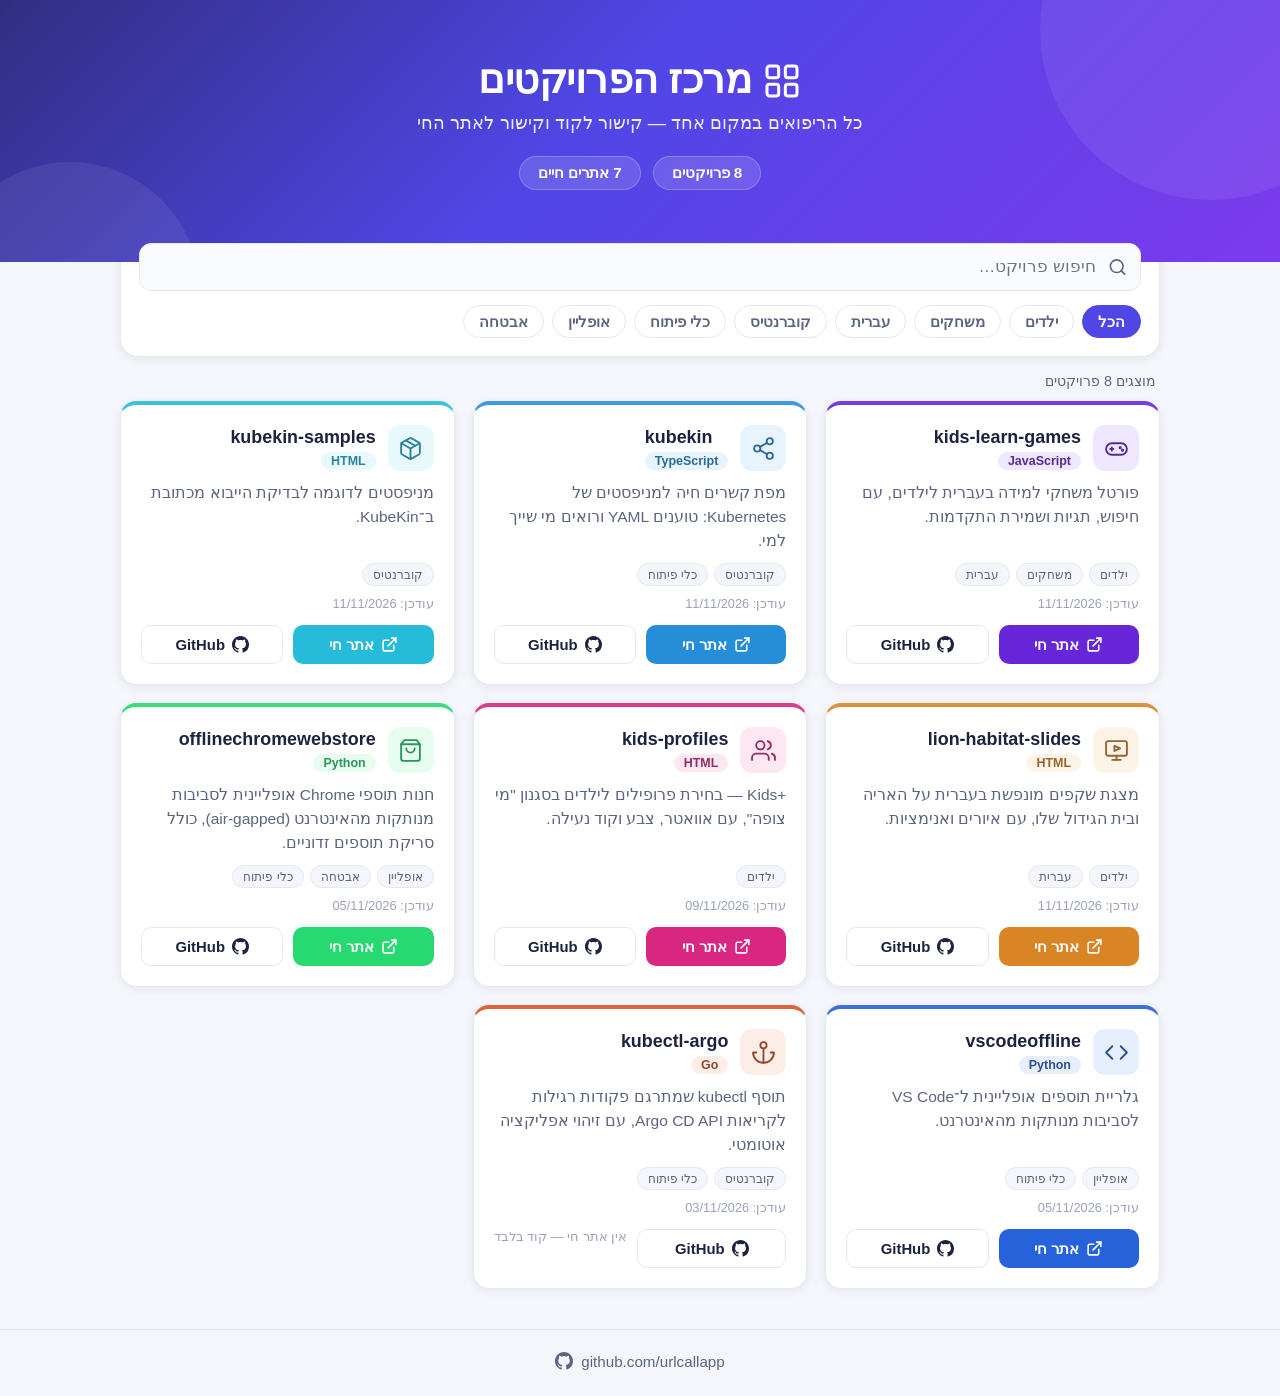
==== index.html @ 03bbf957 "Projects hub: visual index of all repos with search and filters" ====
<!DOCTYPE html>
<html lang="he" dir="rtl">
<head>
<meta charset="UTF-8">
<meta name="viewport" content="width=device-width, initial-scale=1.0">
<title>מרכז הפרויקטים</title>
<meta name="description" content="כל הריפואים של urlcallapp במקום אחד — קישורים ל-GitHub ולאתרים חיים, עם חיפוש ופילטרים.">
<meta property="og:title" content="מרכז הפרויקטים">
<meta property="og:description" content="כל הריפואים של urlcallapp במקום אחד — קישורים ל-GitHub ולאתרים חיים.">
<link rel="icon" href="data:image/svg+xml,<svg xmlns='http://www.w3.org/2000/svg' viewBox='0 0 100 100'><text y='.9em' font-size='90'>🗂️</text></svg>">
<link rel="stylesheet" href="styles.css">
</head>
<body>

<header class="hero">
  <div class="hero-inner">
    <h1><span class="hero-emoji"><svg viewBox="0 0 24 24" fill="none" stroke="currentColor" stroke-width="1.8" stroke-linecap="round" stroke-linejoin="round" aria-hidden="true"><rect x="3" y="3" width="7" height="7" rx="1.5"/><rect x="14" y="3" width="7" height="7" rx="1.5"/><rect x="14" y="14" width="7" height="7" rx="1.5"/><rect x="3" y="14" width="7" height="7" rx="1.5"/></svg></span> מרכז הפרויקטים</h1>
    <p class="subtitle">כל הריפואים במקום אחד — קישור לקוד וקישור לאתר החי</p>
    <div class="stats" id="stats"></div>
  </div>
</header>

<main class="container">
  <div class="controls">
    <div class="search-wrap">
      <svg class="search-icon" viewBox="0 0 24 24" fill="none" stroke="currentColor" stroke-width="2" stroke-linecap="round" stroke-linejoin="round" aria-hidden="true"><circle cx="11" cy="11" r="8"/><line x1="21" y1="21" x2="16.65" y2="16.65"/></svg>
      <input type="search" id="search" placeholder="חיפוש פרויקט…" aria-label="חיפוש פרויקט">
    </div>
    <div class="chips" id="chips" role="group" aria-label="סינון לפי תגית"></div>
  </div>

  <p class="result-count" id="result-count" aria-live="polite"></p>

  <section class="grid" id="grid"></section>

  <p class="empty" id="empty" hidden>
    <span class="empty-emoji"><svg viewBox="0 0 24 24" fill="none" stroke="currentColor" stroke-width="1.8" stroke-linecap="round" stroke-linejoin="round" aria-hidden="true"><circle cx="11" cy="11" r="8"/><line x1="21" y1="21" x2="16.65" y2="16.65"/></svg></span><br>
    לא נמצאו פרויקטים שמתאימים לחיפוש.
    <button class="clear-btn" id="clear-filters">ניקוי סינון</button>
  </p>
</main>

<footer class="footer">
  <a href="https://github.com/urlcallapp" target="_blank" rel="noopener" dir="ltr">
    <svg viewBox="0 0 16 16" width="18" height="18" fill="currentColor" aria-hidden="true"><path d="M8 0C3.58 0 0 3.58 0 8c0 3.54 2.29 6.53 5.47 7.59.4.07.55-.17.55-.38 0-.19-.01-.82-.01-1.49-2.01.37-2.53-.49-2.69-.94-.09-.23-.48-.94-.82-1.13-.28-.15-.68-.52-.01-.53.63-.01 1.08.58 1.23.82.72 1.21 1.87.87 2.33.66.07-.52.28-.87.51-1.07-1.78-.2-3.64-.89-3.64-3.95 0-.87.31-1.59.82-2.15-.08-.2-.36-1.02.08-2.12 0 0 .67-.21 2.2.82.64-.18 1.32-.27 2-.27s1.36.09 2 .27c1.53-1.04 2.2-.82 2.2-.82.44 1.1.16 1.92.08 2.12.51.56.82 1.27.82 2.15 0 3.07-1.87 3.75-3.65 3.95.29.25.54.73.54 1.48 0 1.07-.01 1.93-.01 2.2 0 .21.15.46.55.38A8.01 8.01 0 0 0 16 8c0-4.42-3.58-8-8-8Z"/></svg>
    github.com/urlcallapp
  </a>
</footer>

<script src="projects.js"></script>
<script src="app.js"></script>
</body>
</html>
---- styles.css ----
:root {
  --bg: #f4f6fb;
  --card: #ffffff;
  --ink: #1c2340;
  --muted: #5b6480;
  --line: #e3e8f2;
  --accent: #4f46e5;
  --accent-soft: #eef0ff;
  --shadow: 0 2px 10px rgba(28, 35, 64, 0.07);
  --shadow-hover: 0 10px 28px rgba(28, 35, 64, 0.14);
}

* { box-sizing: border-box; margin: 0; padding: 0; }

body {
  font-family: -apple-system, BlinkMacSystemFont, "Segoe UI", "Heebo", "Assistant", Arial, sans-serif;
  background: var(--bg);
  color: var(--ink);
  min-height: 100vh;
  display: flex;
  flex-direction: column;
}

/* ---------- Hero ---------- */
.hero {
  background: linear-gradient(135deg, #312e81 0%, #4f46e5 45%, #7c3aed 100%);
  color: #fff;
  padding: 56px 20px 72px;
  text-align: center;
  position: relative;
  overflow: hidden;
}
.hero::before, .hero::after {
  content: "";
  position: absolute;
  border-radius: 50%;
  background: rgba(255, 255, 255, 0.07);
}
.hero::before { width: 340px; height: 340px; top: -140px; inset-inline-start: -100px; }
.hero::after  { width: 260px; height: 260px; bottom: -160px; inset-inline-end: -60px; }

.hero-inner { position: relative; max-width: 900px; margin: 0 auto; }

.hero h1 { font-size: 2.5rem; font-weight: 800; letter-spacing: -0.5px; }
.hero-emoji {
  display: inline-grid;
  place-items: center;
  vertical-align: -8px;
}
.hero-emoji svg { width: 40px; height: 40px; }
.subtitle { margin-top: 10px; font-size: 1.15rem; opacity: 0.9; }

.stats {
  margin-top: 22px;
  display: flex;
  gap: 12px;
  justify-content: center;
  flex-wrap: wrap;
}
.stat {
  background: rgba(255, 255, 255, 0.14);
  backdrop-filter: blur(4px);
  border: 1px solid rgba(255, 255, 255, 0.22);
  border-radius: 999px;
  padding: 7px 18px;
  font-size: 0.95rem;
  font-weight: 600;
}

/* ---------- Controls ---------- */
.container {
  width: 100%;
  max-width: 1080px;
  margin: -38px auto 0;
  padding: 0 20px 40px;
  flex: 1;
}

.controls {
  background: var(--card);
  border: 1px solid var(--line);
  border-radius: 18px;
  box-shadow: var(--shadow);
  padding: 18px;
  display: flex;
  flex-direction: column;
  gap: 14px;
}

.search-wrap { position: relative; }
.search-icon {
  position: absolute;
  inset-inline-start: 14px;
  top: 50%;
  transform: translateY(-50%);
  width: 19px;
  height: 19px;
  color: var(--muted);
  pointer-events: none;
}
#search {
  width: 100%;
  padding: 13px 44px 13px 16px;
  font-size: 1.05rem;
  font-family: inherit;
  color: var(--ink);
  border: 1.5px solid var(--line);
  border-radius: 12px;
  background: #fafbfe;
  outline: none;
  transition: border-color 0.15s, box-shadow 0.15s;
}
#search:focus {
  border-color: var(--accent);
  box-shadow: 0 0 0 3px var(--accent-soft);
  background: #fff;
}

.chips { display: flex; flex-wrap: wrap; gap: 8px; }
.chip {
  border: 1.5px solid var(--line);
  background: #fff;
  color: var(--muted);
  font-family: inherit;
  font-size: 0.92rem;
  font-weight: 600;
  padding: 7px 15px;
  border-radius: 999px;
  cursor: pointer;
  transition: all 0.15s;
}
.chip:hover { border-color: var(--accent); color: var(--accent); }
.chip.active {
  background: var(--accent);
  border-color: var(--accent);
  color: #fff;
}

.result-count {
  margin: 16px 4px 12px;
  font-size: 0.9rem;
  color: var(--muted);
}

/* ---------- Grid & cards ---------- */
.grid {
  display: grid;
  grid-template-columns: repeat(auto-fill, minmax(300px, 1fr));
  gap: 18px;
}

.card {
  background: var(--card);
  border: 1px solid var(--line);
  border-radius: 16px;
  box-shadow: var(--shadow);
  padding: 20px;
  display: flex;
  flex-direction: column;
  gap: 10px;
  transition: transform 0.15s, box-shadow 0.15s;
  border-top: 4px solid hsl(var(--hue) 70% 55%);
}
.card:hover { transform: translateY(-3px); box-shadow: var(--shadow-hover); }

.card-head { display: flex; align-items: center; gap: 12px; }
.card-icon {
  width: 46px;
  height: 46px;
  flex-shrink: 0;
  display: grid;
  place-items: center;
  border-radius: 12px;
  background: hsl(var(--hue) 85% 95%);
  color: hsl(var(--hue) 55% 38%);
}
.card-icon svg { width: 25px; height: 25px; }
.card-name {
  font-size: 1.12rem;
  font-weight: 700;
  direction: ltr;
  text-align: start;
  word-break: break-all;
}
.card-lang {
  font-size: 0.78rem;
  font-weight: 600;
  color: hsl(var(--hue) 55% 38%);
  background: hsl(var(--hue) 85% 95%);
  border-radius: 999px;
  padding: 2px 10px;
  display: inline-block;
  margin-top: 4px;
  direction: ltr;
}

.card-desc { color: var(--muted); font-size: 0.97rem; line-height: 1.55; flex: 1; }

.card-tags { display: flex; flex-wrap: wrap; gap: 6px; }
.card-tag {
  font-size: 0.78rem;
  color: var(--muted);
  background: var(--bg);
  border: 1px solid var(--line);
  border-radius: 999px;
  padding: 3px 10px;
}

.card-meta { font-size: 0.8rem; color: #9aa1ba; }

.card-links { display: flex; gap: 10px; margin-top: 4px; }
.btn {
  display: inline-flex;
  align-items: center;
  justify-content: center;
  gap: 7px;
  flex: 1;
  padding: 10px 12px;
  border-radius: 10px;
  font-size: 0.93rem;
  font-weight: 700;
  text-decoration: none;
  transition: filter 0.15s, background 0.15s;
}
.btn svg { width: 17px; height: 17px; }
.btn:hover { filter: brightness(1.08); }
.btn-site { background: hsl(var(--hue) 70% 50%); color: #fff; }
.btn-git {
  background: #fff;
  color: var(--ink);
  border: 1.5px solid var(--line);
}
.btn-git:hover { background: var(--bg); filter: none; }
.btn-git.solo { flex: 1; }

.no-site {
  font-size: 0.8rem;
  color: #9aa1ba;
  text-align: center;
}

/* ---------- Empty state ---------- */
.empty {
  text-align: center;
  color: var(--muted);
  font-size: 1.05rem;
  padding: 60px 20px;
}
.empty-emoji { display: inline-grid; place-items: center; color: var(--muted); }
.empty-emoji svg { width: 42px; height: 42px; }
.clear-btn {
  display: block;
  margin: 16px auto 0;
  border: none;
  background: var(--accent);
  color: #fff;
  font-family: inherit;
  font-size: 0.95rem;
  font-weight: 700;
  padding: 10px 22px;
  border-radius: 999px;
  cursor: pointer;
}

/* ---------- Footer ---------- */
.footer {
  text-align: center;
  padding: 22px;
  border-top: 1px solid var(--line);
}
.footer a {
  color: var(--muted);
  text-decoration: none;
  font-size: 0.95rem;
  display: inline-flex;
  align-items: center;
  gap: 8px;
}
.footer a:hover { color: var(--accent); }

/* ---------- Mobile ---------- */
@media (max-width: 560px) {
  .hero { padding: 40px 16px 64px; }
  .hero h1 { font-size: 1.9rem; }
  .subtitle { font-size: 1rem; }
  .grid { grid-template-columns: 1fr; }
  .container { padding: 0 14px 32px; }
}
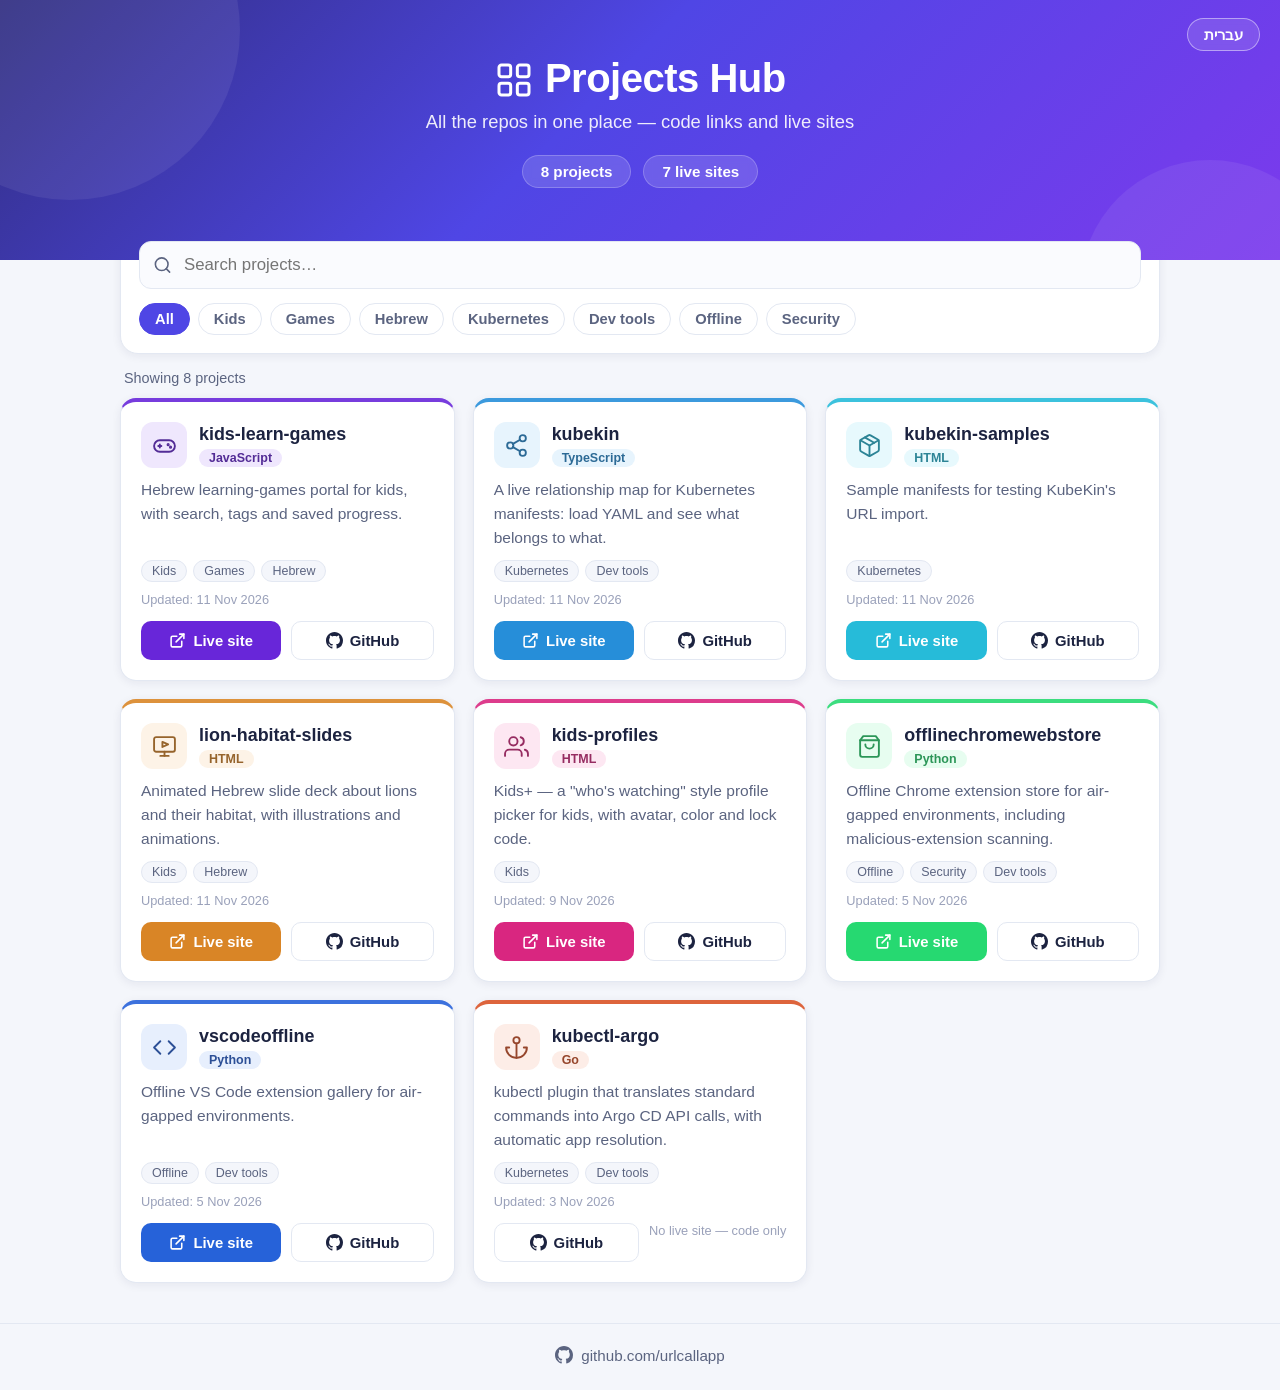
==== commit 2f9ecef7: "Bilingual hub: English default at /, Hebrew preserved at /he/, language switcher" ====
--- a/index.html
+++ b/index.html
@@ -1,21 +1,22 @@
 <!DOCTYPE html>
-<html lang="he" dir="rtl">
+<html lang="en" dir="ltr">
 <head>
 <meta charset="UTF-8">
 <meta name="viewport" content="width=device-width, initial-scale=1.0">
-<title>מרכז הפרויקטים</title>
-<meta name="description" content="כל הריפואים של urlcallapp במקום אחד — קישורים ל-GitHub ולאתרים חיים, עם חיפוש ופילטרים.">
-<meta property="og:title" content="מרכז הפרויקטים">
-<meta property="og:description" content="כל הריפואים של urlcallapp במקום אחד — קישורים ל-GitHub ולאתרים חיים.">
+<title>Projects Hub</title>
+<meta name="description" content="All of urlcallapp's repos in one place — GitHub and live-site links, with search and filters.">
+<meta property="og:title" content="Projects Hub">
+<meta property="og:description" content="All of urlcallapp's repos in one place — GitHub and live-site links.">
 <link rel="icon" href="data:image/svg+xml,<svg xmlns='http://www.w3.org/2000/svg' viewBox='0 0 100 100'><text y='.9em' font-size='90'>🗂️</text></svg>">
 <link rel="stylesheet" href="styles.css">
 </head>
 <body>
 
 <header class="hero">
+  <a class="lang-switch" href="he/" hreflang="he" aria-label="Switch to Hebrew">עברית</a>
   <div class="hero-inner">
-    <h1><span class="hero-emoji"><svg viewBox="0 0 24 24" fill="none" stroke="currentColor" stroke-width="1.8" stroke-linecap="round" stroke-linejoin="round" aria-hidden="true"><rect x="3" y="3" width="7" height="7" rx="1.5"/><rect x="14" y="3" width="7" height="7" rx="1.5"/><rect x="14" y="14" width="7" height="7" rx="1.5"/><rect x="3" y="14" width="7" height="7" rx="1.5"/></svg></span> מרכז הפרויקטים</h1>
-    <p class="subtitle">כל הריפואים במקום אחד — קישור לקוד וקישור לאתר החי</p>
+    <h1><span class="hero-emoji"><svg viewBox="0 0 24 24" fill="none" stroke="currentColor" stroke-width="1.8" stroke-linecap="round" stroke-linejoin="round" aria-hidden="true"><rect x="3" y="3" width="7" height="7" rx="1.5"/><rect x="14" y="3" width="7" height="7" rx="1.5"/><rect x="14" y="14" width="7" height="7" rx="1.5"/><rect x="3" y="14" width="7" height="7" rx="1.5"/></svg></span> Projects Hub</h1>
+    <p class="subtitle">All the repos in one place — code links and live sites</p>
     <div class="stats" id="stats"></div>
   </div>
 </header>
@@ -24,9 +25,9 @@
   <div class="controls">
     <div class="search-wrap">
       <svg class="search-icon" viewBox="0 0 24 24" fill="none" stroke="currentColor" stroke-width="2" stroke-linecap="round" stroke-linejoin="round" aria-hidden="true"><circle cx="11" cy="11" r="8"/><line x1="21" y1="21" x2="16.65" y2="16.65"/></svg>
-      <input type="search" id="search" placeholder="חיפוש פרויקט…" aria-label="חיפוש פרויקט">
+      <input type="search" id="search" placeholder="Search projects…" aria-label="Search projects">
     </div>
-    <div class="chips" id="chips" role="group" aria-label="סינון לפי תגית"></div>
+    <div class="chips" id="chips" role="group" aria-label="Filter by tag"></div>
   </div>
 
   <p class="result-count" id="result-count" aria-live="polite"></p>
@@ -35,18 +36,19 @@
 
   <p class="empty" id="empty" hidden>
     <span class="empty-emoji"><svg viewBox="0 0 24 24" fill="none" stroke="currentColor" stroke-width="1.8" stroke-linecap="round" stroke-linejoin="round" aria-hidden="true"><circle cx="11" cy="11" r="8"/><line x1="21" y1="21" x2="16.65" y2="16.65"/></svg></span><br>
-    לא נמצאו פרויקטים שמתאימים לחיפוש.
-    <button class="clear-btn" id="clear-filters">ניקוי סינון</button>
+    No projects match your search.
+    <button class="clear-btn" id="clear-filters">Clear filters</button>
   </p>
 </main>
 
 <footer class="footer">
-  <a href="https://github.com/urlcallapp" target="_blank" rel="noopener" dir="ltr">
+  <a href="https://github.com/urlcallapp" target="_blank" rel="noopener">
     <svg viewBox="0 0 16 16" width="18" height="18" fill="currentColor" aria-hidden="true"><path d="M8 0C3.58 0 0 3.58 0 8c0 3.54 2.29 6.53 5.47 7.59.4.07.55-.17.55-.38 0-.19-.01-.82-.01-1.49-2.01.37-2.53-.49-2.69-.94-.09-.23-.48-.94-.82-1.13-.28-.15-.68-.52-.01-.53.63-.01 1.08.58 1.23.82.72 1.21 1.87.87 2.33.66.07-.52.28-.87.51-1.07-1.78-.2-3.64-.89-3.64-3.95 0-.87.31-1.59.82-2.15-.08-.2-.36-1.02.08-2.12 0 0 .67-.21 2.2.82.64-.18 1.32-.27 2-.27s1.36.09 2 .27c1.53-1.04 2.2-.82 2.2-.82.44 1.1.16 1.92.08 2.12.51.56.82 1.27.82 2.15 0 3.07-1.87 3.75-3.65 3.95.29.25.54.73.54 1.48 0 1.07-.01 1.93-.01 2.2 0 .21.15.46.55.38A8.01 8.01 0 0 0 16 8c0-4.42-3.58-8-8-8Z"/></svg>
     github.com/urlcallapp
   </a>
 </footer>
 
+<script src="i18n-en.js"></script>
 <script src="projects.js"></script>
 <script src="app.js"></script>
 </body>
--- a/styles.css
+++ b/styles.css
@@ -41,6 +41,24 @@
 
 .hero-inner { position: relative; max-width: 900px; margin: 0 auto; }
 
+.lang-switch {
+  position: absolute;
+  top: 18px;
+  inset-inline-end: 20px;
+  z-index: 2;
+  color: #fff;
+  text-decoration: none;
+  font-size: 0.92rem;
+  font-weight: 700;
+  padding: 7px 16px;
+  border: 1.5px solid rgba(255, 255, 255, 0.45);
+  border-radius: 999px;
+  background: rgba(255, 255, 255, 0.12);
+  backdrop-filter: blur(4px);
+  transition: background 0.15s;
+}
+.lang-switch:hover { background: rgba(255, 255, 255, 0.25); }
+
 .hero h1 { font-size: 2.5rem; font-weight: 800; letter-spacing: -0.5px; }
 .hero-emoji {
   display: inline-grid;
@@ -100,7 +118,8 @@
 }
 #search {
   width: 100%;
-  padding: 13px 44px 13px 16px;
+  padding: 13px 16px;
+  padding-inline-start: 44px;
   font-size: 1.05rem;
   font-family: inherit;
   color: var(--ink);
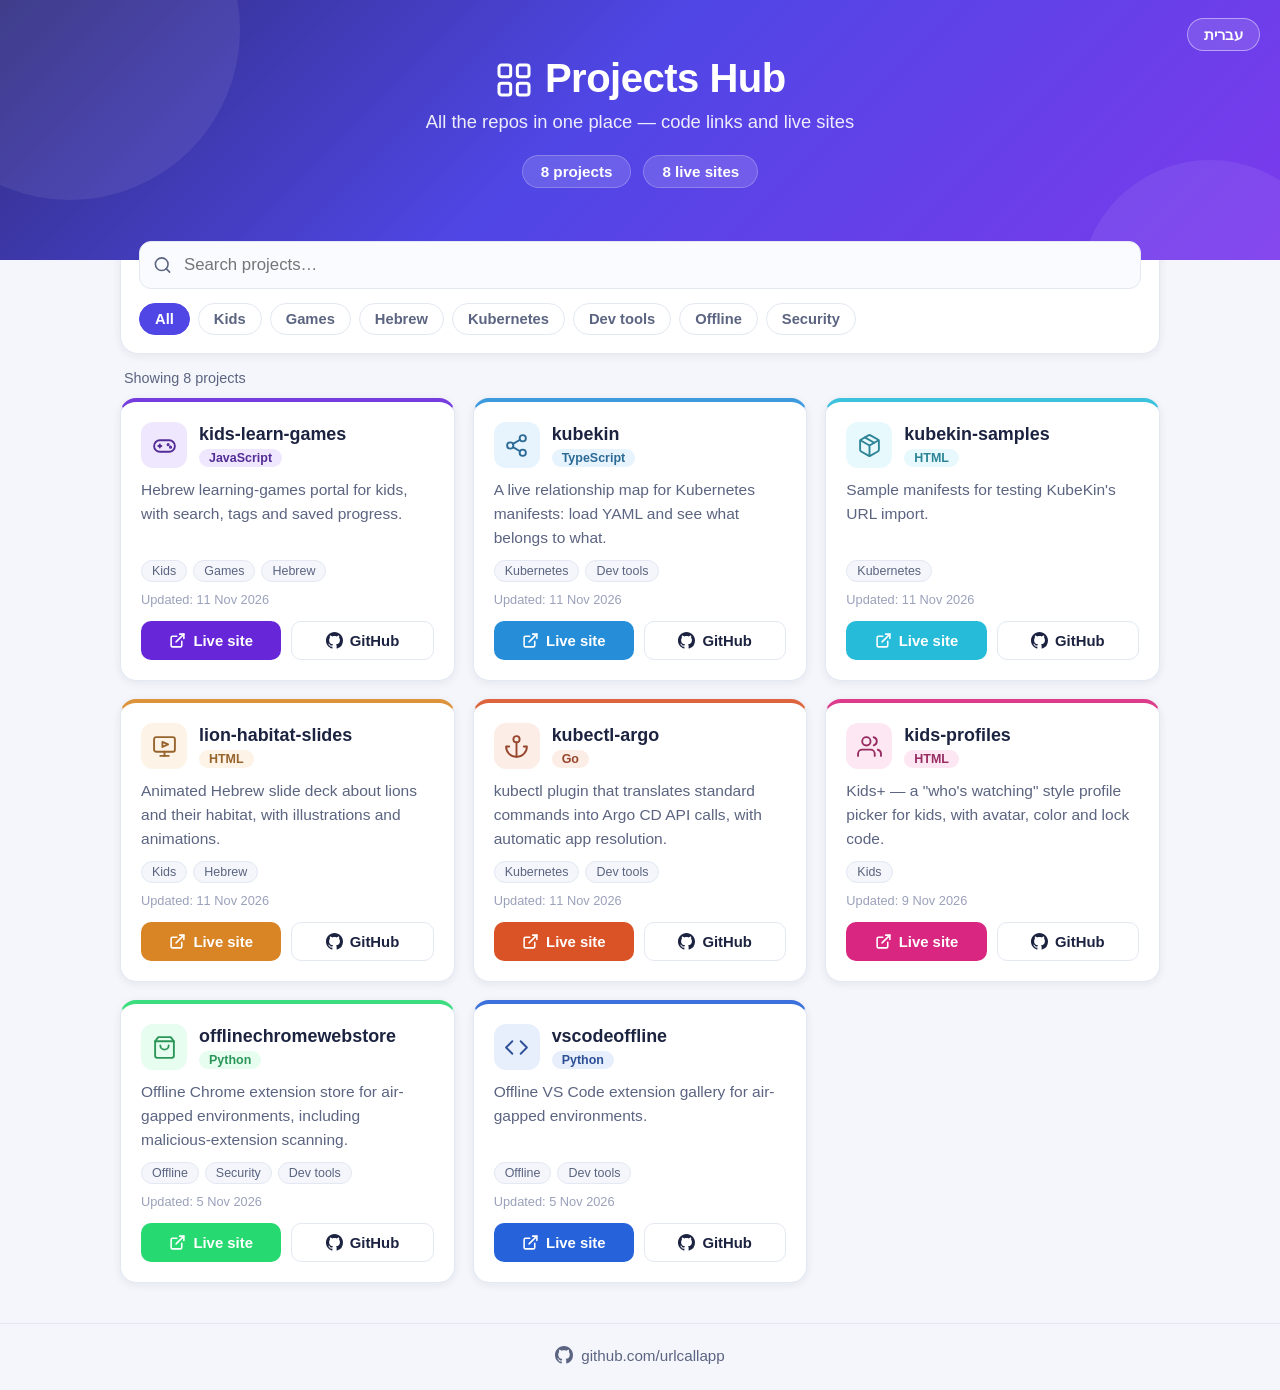
==== commit 72e9b2f2: "Add link-preview thumbnail (og:image)" ====
--- a/index.html
+++ b/index.html
@@ -6,6 +6,14 @@
 <title>Projects Hub</title>
 <meta name="description" content="All of urlcallapp's repos in one place — GitHub and live-site links, with search and filters.">
 <meta property="og:title" content="Projects Hub">
+<meta property="og:type" content="website">
+<meta property="og:image" content="https://urlcallapp.github.io/projects-hub/og-thumbnail-en.jpg">
+<meta property="og:image:secure_url" content="https://urlcallapp.github.io/projects-hub/og-thumbnail-en.jpg">
+<meta property="og:image:type" content="image/jpeg">
+<meta property="og:image:width" content="1200">
+<meta property="og:image:height" content="630">
+<meta property="og:image:alt" content="Projects Hub - all of urlcallapp's repos in one place">
+<meta name="twitter:card" content="summary_large_image">
 <meta property="og:description" content="All of urlcallapp's repos in one place — GitHub and live-site links.">
 <link rel="icon" href="data:image/svg+xml,<svg xmlns='http://www.w3.org/2000/svg' viewBox='0 0 100 100'><text y='.9em' font-size='90'>🗂️</text></svg>">
 <link rel="stylesheet" href="styles.css">
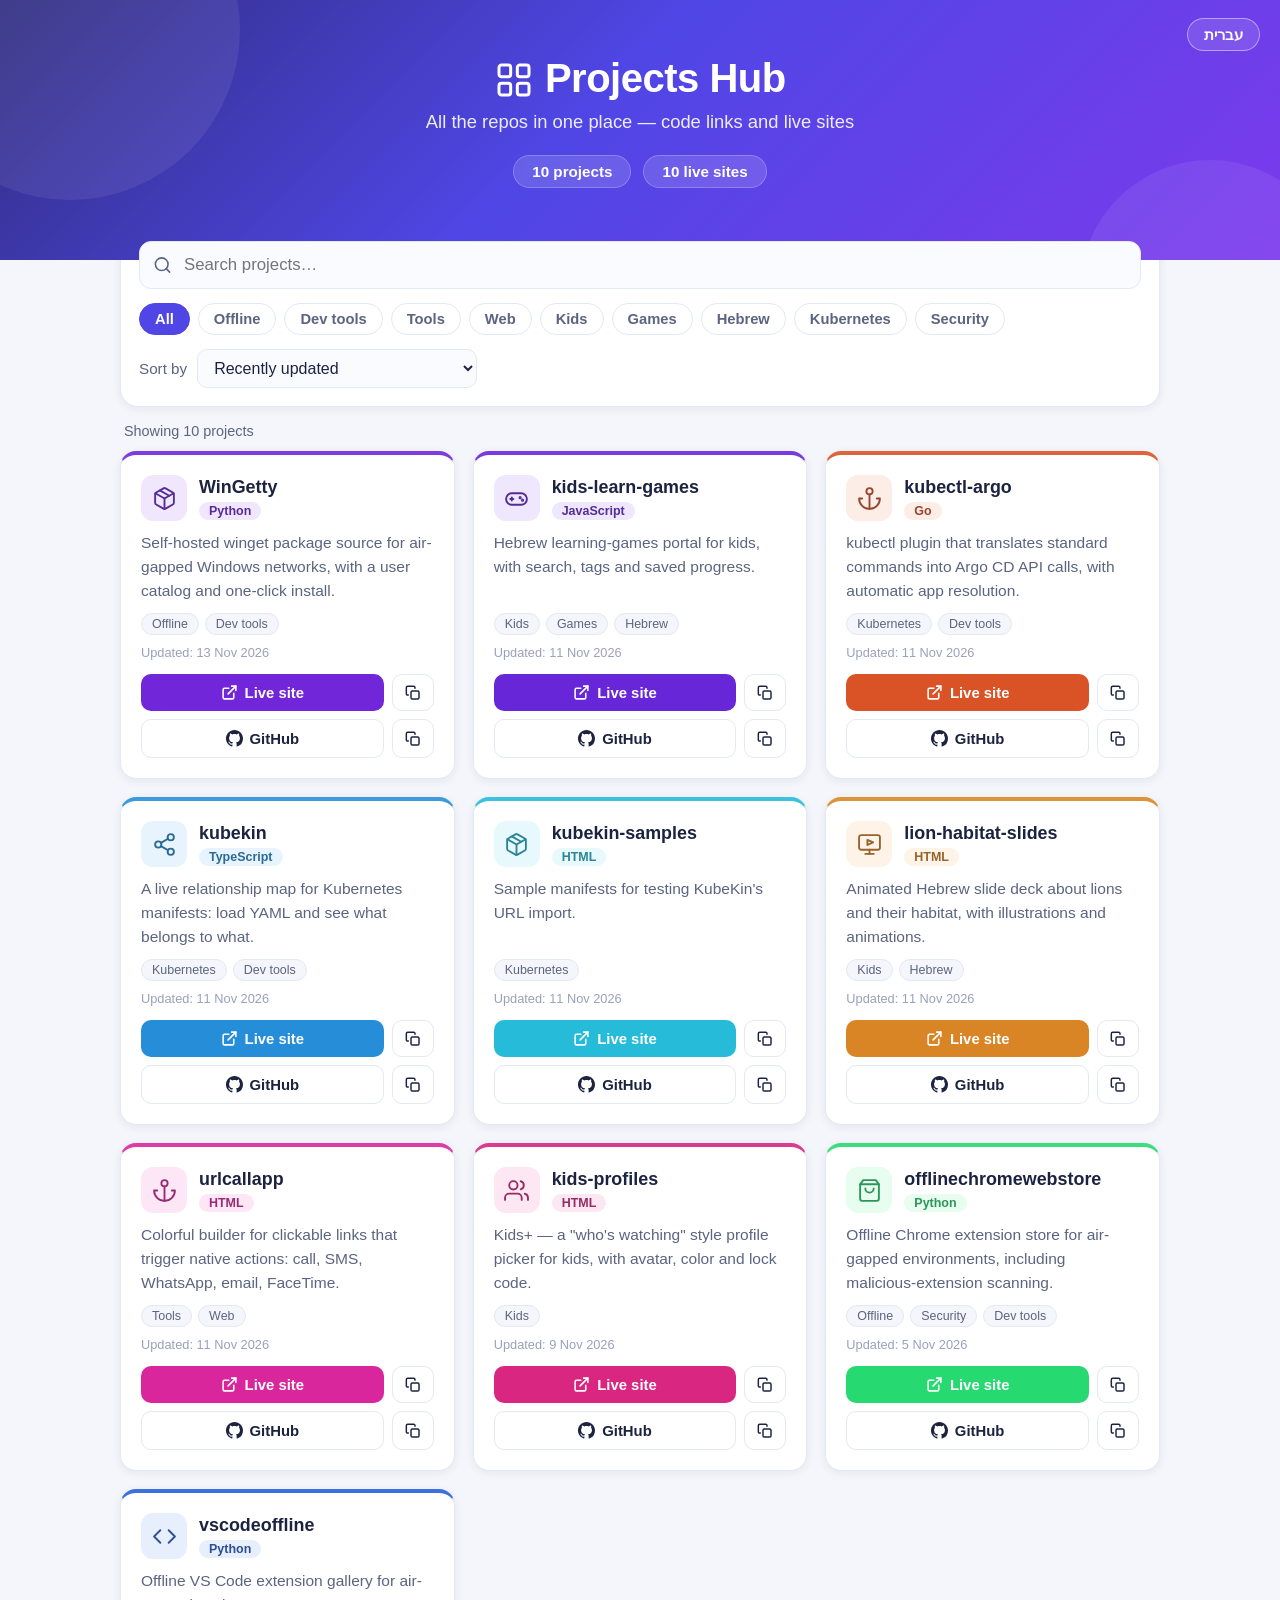
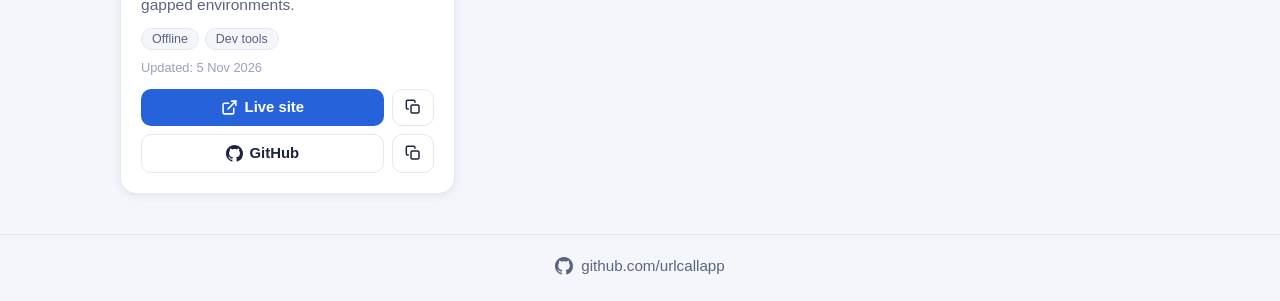
==== commit 36e21a6d: "Promote /test to main: WinGetty card + sort dropdown" ====
--- a/index.html
+++ b/index.html
@@ -36,6 +36,7 @@
       <input type="search" id="search" placeholder="Search projects…" aria-label="Search projects">
     </div>
     <div class="chips" id="chips" role="group" aria-label="Filter by tag"></div>
+    <label class="sort-row"><span>Sort by</span><select id="sort" aria-label="Sort by"><option value="updated">Recently updated</option><option value="oldest">Least recently updated</option><option value="name">Name (A to Z)</option><option value="name-desc">Name (Z to A)</option></select></label>
   </div>
 
   <p class="result-count" id="result-count" aria-live="polite"></p>
--- a/styles.css
+++ b/styles.css
@@ -227,7 +227,8 @@
 
 .card-meta { font-size: 0.8rem; color: #9aa1ba; }
 
-.card-links { display: flex; gap: 10px; margin-top: 4px; }
+.card-links { display: flex; flex-direction: column; gap: 8px; margin-top: 4px; }
+.link-row { display: flex; gap: 8px; align-items: stretch; }
 .btn {
   display: inline-flex;
   align-items: center;
@@ -252,6 +253,24 @@
 .btn-git:hover { background: var(--bg); filter: none; }
 .btn-git.solo { flex: 1; }
 
+.btn-copy {
+  flex: 0 0 auto;
+  width: 42px;
+  padding: 0;
+  background: #fff;
+  color: var(--ink);
+  border: 1.5px solid var(--line);
+  border-radius: 10px;
+  cursor: pointer;
+  display: inline-flex;
+  align-items: center;
+  justify-content: center;
+}
+.btn-copy svg { width: 16px; height: 16px; }
+.btn-copy:hover { background: var(--bg); }
+.btn-copy.copied { border-color: #1f883d; color: #1f883d; }
+.btn-copy.copy-failed { border-color: #c00; color: #c00; }
+
 .no-site {
   font-size: 0.8rem;
   color: #9aa1ba;
@@ -299,9 +318,24 @@
 
 /* ---------- Mobile ---------- */
 @media (max-width: 560px) {
-  .hero { padding: 40px 16px 64px; }
+  .hero { padding: 68px 16px 64px; } /* top padding clears the absolutely-positioned language switch */
   .hero h1 { font-size: 1.9rem; }
   .subtitle { font-size: 1rem; }
   .grid { grid-template-columns: 1fr; }
   .container { padding: 0 14px 32px; }
 }
+
+.sort-row { display: flex; align-items: center; gap: 10px; color: var(--muted); font-size: 0.95rem; }
+#sort {
+  flex: 1;
+  max-width: 280px;
+  min-width: 0;
+  padding: 9px 12px;
+  font-size: 1rem;
+  font-family: inherit;
+  color: var(--ink);
+  border: 1.5px solid var(--line);
+  border-radius: 10px;
+  background: #fafbfe;
+}
+#sort:focus { outline: none; border-color: var(--accent); box-shadow: 0 0 0 3px var(--accent-soft); }
